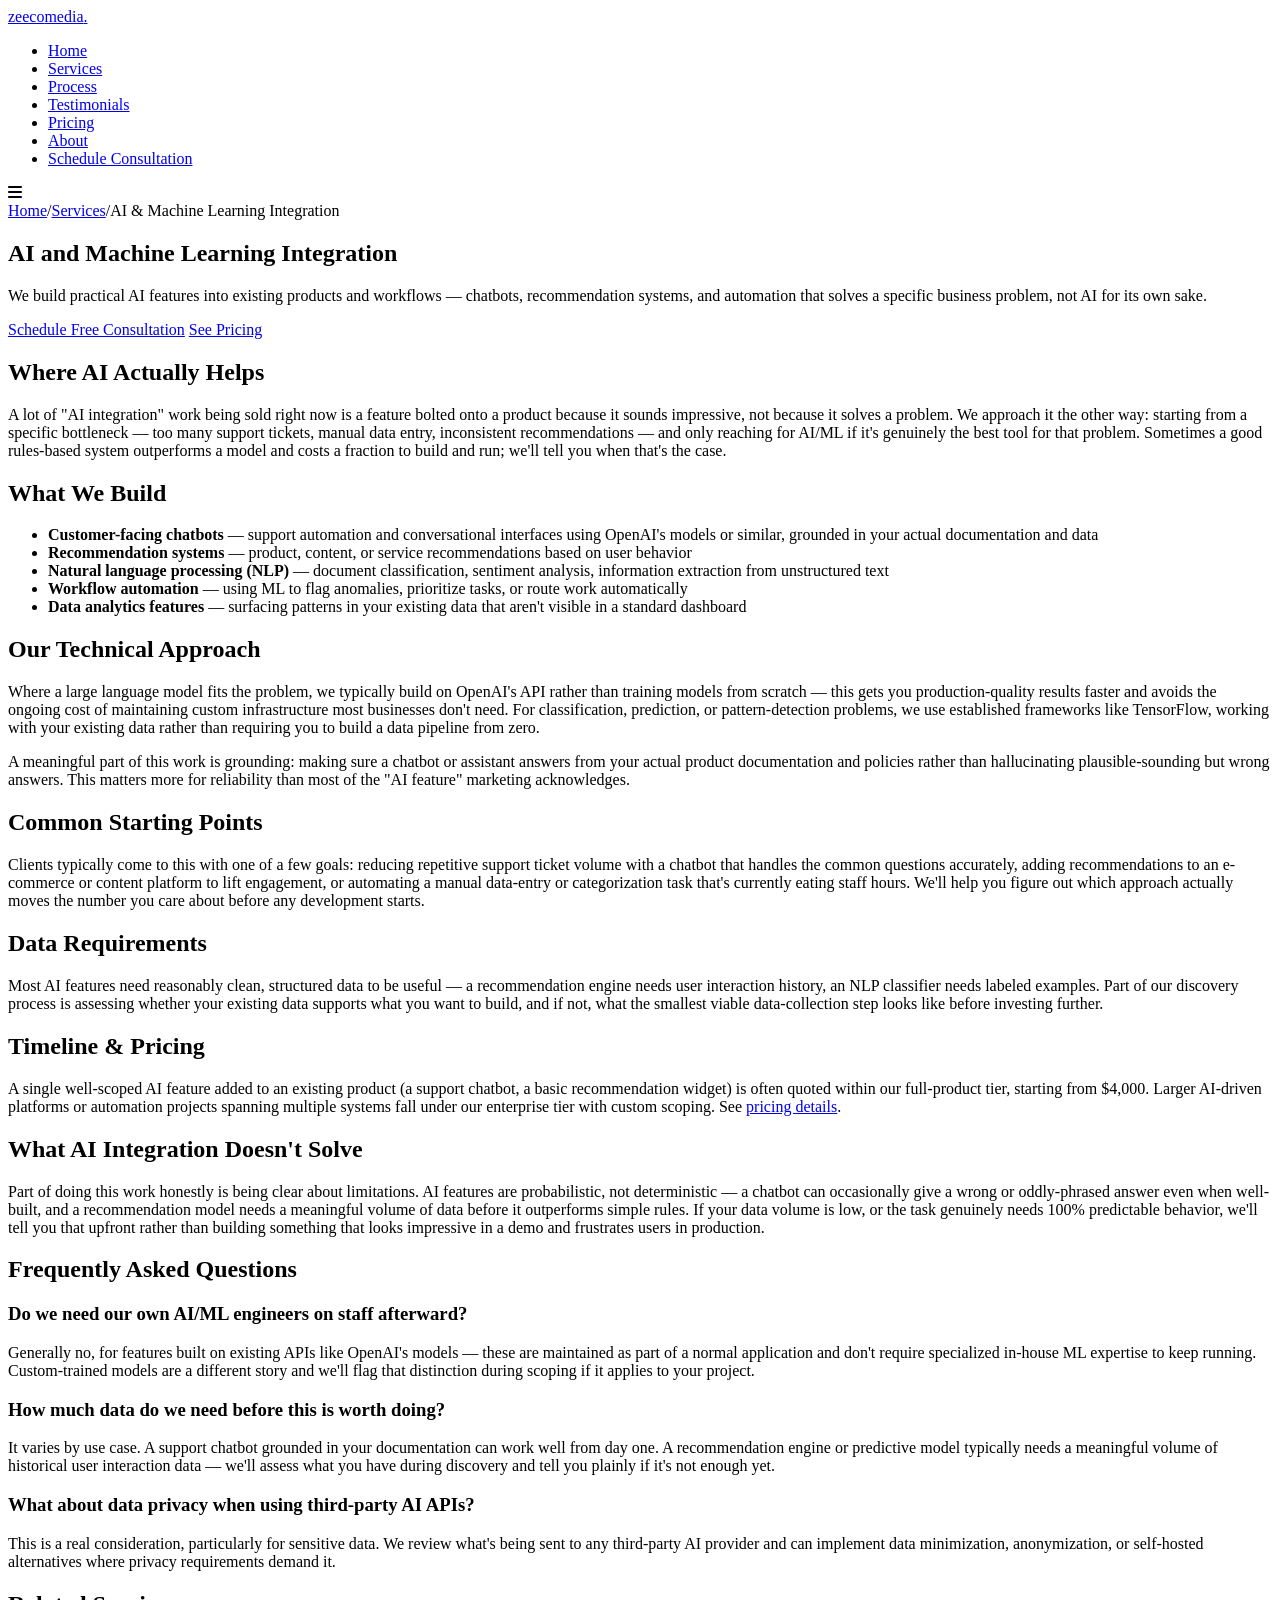
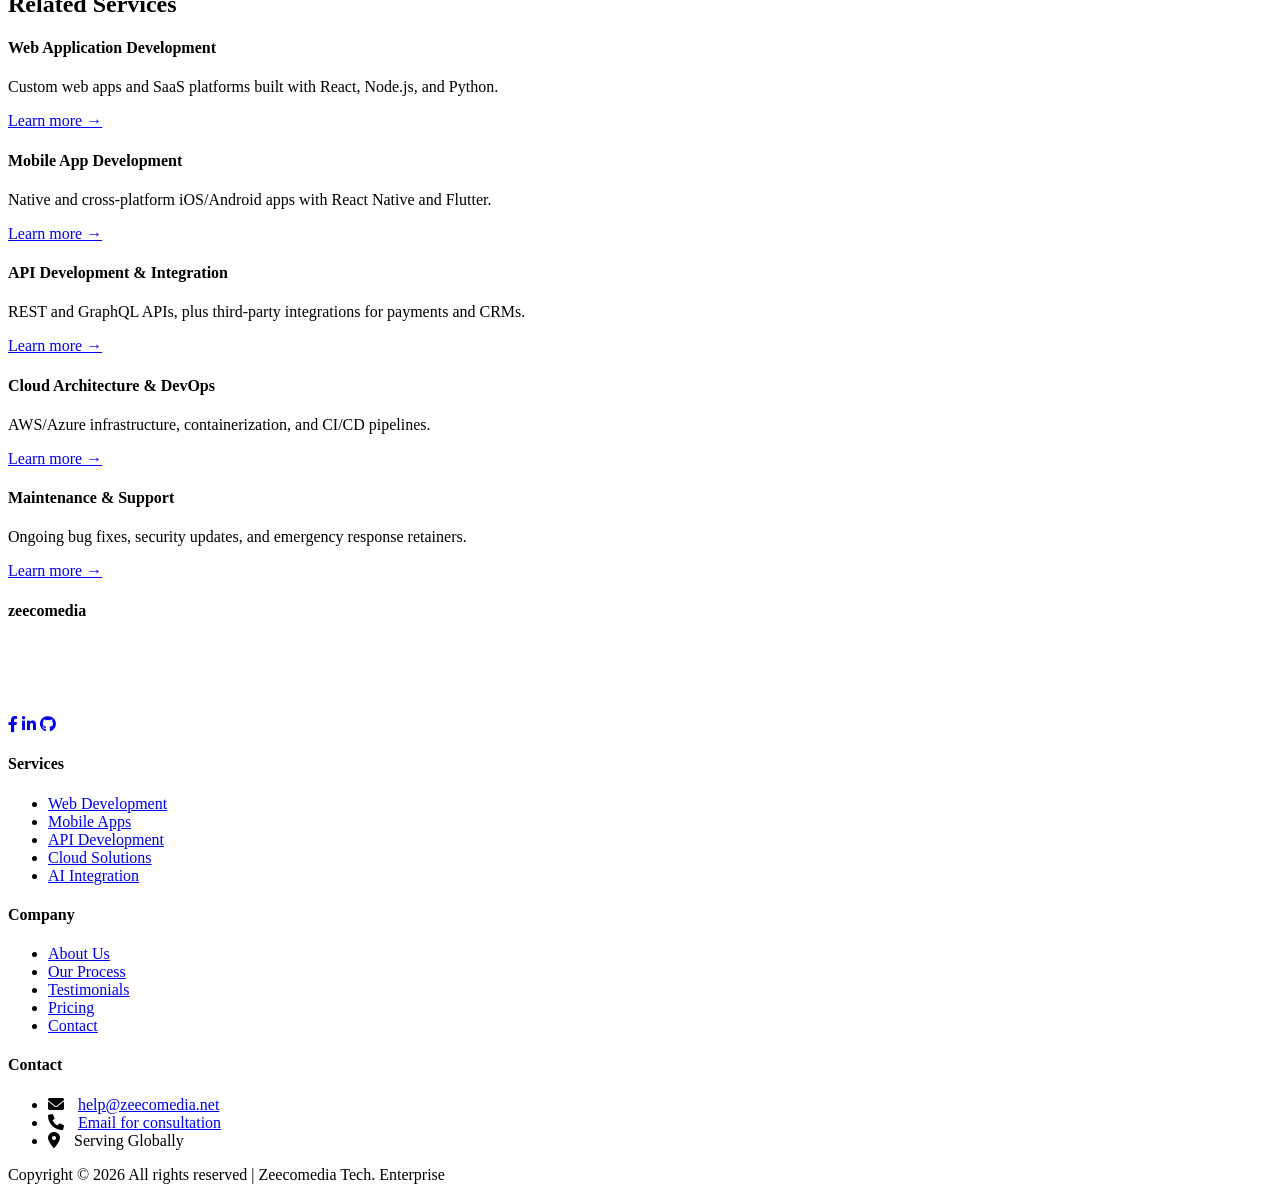
==== services/ai-machine-learning-integration/index.html @ 2270840f "Create index.html" ====
<!DOCTYPE html>
<html lang="en">
<head>
  <title>AI & Machine Learning Integration Services | Zeecomedia</title>
  <meta charset="utf-8">
  <meta name="viewport" content="width=device-width, initial-scale=1, shrink-to-fit=no">
  <meta name="description" content="Practical AI and machine learning integration for business applications: chatbots, recommendation systems, and data-driven automation.">
  <meta name="robots" content="index, follow, max-image-preview:large">
  <link rel="canonical" href="https://zeecomedia.net/services/ai-machine-learning-integration/">
  <meta property="og:type" content="website">
  <meta property="og:url" content="https://zeecomedia.net/services/ai-machine-learning-integration/">
  <meta property="og:title" content="AI & Machine Learning Integration Services | Zeecomedia">
  <meta property="og:description" content="Practical AI and machine learning integration for business applications: chatbots, recommendation systems, and data-driven automation.">
  <meta property="og:image" content="https://zeecomedia.net/images/zeecomedia-ceo-founder.jpg">
  <meta name="twitter:card" content="summary_large_image">
  <meta name="twitter:title" content="AI & Machine Learning Integration Services | Zeecomedia">
  <meta name="twitter:description" content="Practical AI and machine learning integration for business applications: chatbots, recommendation systems, and data-driven automation.">
  <meta name="twitter:image" content="https://zeecomedia.net/images/zeecomedia-ceo-founder.jpg">
  <script type="application/ld+json">
  {
    "@context": "https://schema.org",
    "@type": "Service",
    "serviceType": "AI and Machine Learning Integration",
    "name": "AI & Machine Learning Integration",
    "description": "AI and machine learning integration for business applications, including chatbots, recommendation systems, natural language processing, and workflow automation.",
    "provider": {
      "@type": "Organization",
      "name": "Zeecomedia",
      "url": "https://zeecomedia.net/"
    },
    "areaServed": ["US", "GB", "EU", "NG"],
    "url": "https://zeecomedia.net/services/ai-machine-learning-integration/"
  }
  </script>
  <script type="application/ld+json">
  {
    "@context": "https://schema.org",
    "@type": "BreadcrumbList",
    "itemListElement": [
      {"@type": "ListItem", "position": 1, "name": "Home", "item": "https://zeecomedia.net/"},
      {"@type": "ListItem", "position": 2, "name": "Services", "item": "https://zeecomedia.net/#services"},
      {"@type": "ListItem", "position": 3, "name": "AI & Machine Learning Integration", "item": "https://zeecomedia.net/services/ai-machine-learning-integration/"}
    ]
  }
  </script>
  <link rel="preconnect" href="https://fonts.googleapis.com">
  <link rel="preconnect" href="https://fonts.gstatic.com" crossorigin>
  <link rel="preconnect" href="https://cdnjs.cloudflare.com" crossorigin>
  <link href="https://fonts.googleapis.com/css2?family=Poppins:wght@300;400;600;700&display=swap" rel="stylesheet">
  <link rel="stylesheet" href="https://cdnjs.cloudflare.com/ajax/libs/font-awesome/6.0.0-beta3/css/all.min.css">
  <link rel="stylesheet" href="/assets/style.css">
</head>
<body>
<!-- Header -->
  <header id="header">
    <div class="container">
      <nav class="navbar">
        <a href="/" class="logo">zeeco<span>media</span>.</a>
        <ul class="nav-links" id="navLinks">
          <li><a href="/">Home</a></li>
          <li><a href="/#services">Services</a></li>
          <li><a href="/#process">Process</a></li>
          <li><a href="/#testimonials">Testimonials</a></li>
          <li><a href="/#pricing">Pricing</a></li>
          <li><a href="/#about">About</a></li>
          <li class="nav-cta"><a href="/#contact" class="btn btn-primary">Schedule Consultation</a></li>
        </ul>
        <div class="hamburger" id="hamburger">
          <i class="fas fa-bars"></i>
        </div>
      </nav>
    </div>
  </header>

  <div class="breadcrumb">
    <div class="container">
      <a href="/">Home</a><span>/</span><a href="/#services">Services</a><span>/</span>AI & Machine Learning Integration
    </div>
  </div>

  <section class="service-hero">
    <div class="container">
      <h1>AI and Machine Learning Integration</h1>
      <p class="lead">We build practical AI features into existing products and workflows &mdash; chatbots, recommendation systems, and automation that solves a specific business problem, not AI for its own sake.</p>
      <div class="hero-buttons">
        <a href="/#contact" class="btn btn-primary">Schedule Free Consultation</a>
        <a href="/#pricing" class="btn btn-outline">See Pricing</a>
      </div>
    </div>
  </section>

  <section class="service-content">
    <div class="container">
      
      <h2>Where AI Actually Helps</h2>
      <p>A lot of "AI integration" work being sold right now is a feature bolted onto a product because it sounds impressive, not because it solves a problem. We approach it the other way: starting from a specific bottleneck &mdash; too many support tickets, manual data entry, inconsistent recommendations &mdash; and only reaching for AI/ML if it's genuinely the best tool for that problem. Sometimes a good rules-based system outperforms a model and costs a fraction to build and run; we'll tell you when that's the case.</p>

      <h2>What We Build</h2>
      <ul>
        <li><strong>Customer-facing chatbots</strong> &mdash; support automation and conversational interfaces using OpenAI's models or similar, grounded in your actual documentation and data</li>
        <li><strong>Recommendation systems</strong> &mdash; product, content, or service recommendations based on user behavior</li>
        <li><strong>Natural language processing (NLP)</strong> &mdash; document classification, sentiment analysis, information extraction from unstructured text</li>
        <li><strong>Workflow automation</strong> &mdash; using ML to flag anomalies, prioritize tasks, or route work automatically</li>
        <li><strong>Data analytics features</strong> &mdash; surfacing patterns in your existing data that aren't visible in a standard dashboard</li>
      </ul>

      <h2>Our Technical Approach</h2>
      <p>Where a large language model fits the problem, we typically build on OpenAI's API rather than training models from scratch &mdash; this gets you production-quality results faster and avoids the ongoing cost of maintaining custom infrastructure most businesses don't need. For classification, prediction, or pattern-detection problems, we use established frameworks like TensorFlow, working with your existing data rather than requiring you to build a data pipeline from zero.</p>
      <p>A meaningful part of this work is grounding: making sure a chatbot or assistant answers from your actual product documentation and policies rather than hallucinating plausible-sounding but wrong answers. This matters more for reliability than most of the "AI feature" marketing acknowledges.</p>

      <h2>Common Starting Points</h2>
      <p>Clients typically come to this with one of a few goals: reducing repetitive support ticket volume with a chatbot that handles the common questions accurately, adding recommendations to an e-commerce or content platform to lift engagement, or automating a manual data-entry or categorization task that's currently eating staff hours. We'll help you figure out which approach actually moves the number you care about before any development starts.</p>

      <h2>Data Requirements</h2>
      <p>Most AI features need reasonably clean, structured data to be useful — a recommendation engine needs user interaction history, an NLP classifier needs labeled examples. Part of our discovery process is assessing whether your existing data supports what you want to build, and if not, what the smallest viable data-collection step looks like before investing further.</p>

      <h2>Timeline &amp; Pricing</h2>
      <p>A single well-scoped AI feature added to an existing product (a support chatbot, a basic recommendation widget) is often quoted within our full-product tier, starting from $4,000. Larger AI-driven platforms or automation projects spanning multiple systems fall under our enterprise tier with custom scoping. See <a href="/#pricing">pricing details</a>.</p>


      <h2>What AI Integration Doesn't Solve</h2>
      <p>Part of doing this work honestly is being clear about limitations. AI features are probabilistic, not deterministic &mdash; a chatbot can occasionally give a wrong or oddly-phrased answer even when well-built, and a recommendation model needs a meaningful volume of data before it outperforms simple rules. If your data volume is low, or the task genuinely needs 100% predictable behavior, we'll tell you that upfront rather than building something that looks impressive in a demo and frustrates users in production.</p>

      <h2>Frequently Asked Questions</h2>
      <h3>Do we need our own AI/ML engineers on staff afterward?</h3>
      <p>Generally no, for features built on existing APIs like OpenAI's models &mdash; these are maintained as part of a normal application and don't require specialized in-house ML expertise to keep running. Custom-trained models are a different story and we'll flag that distinction during scoping if it applies to your project.</p>
      <h3>How much data do we need before this is worth doing?</h3>
      <p>It varies by use case. A support chatbot grounded in your documentation can work well from day one. A recommendation engine or predictive model typically needs a meaningful volume of historical user interaction data &mdash; we'll assess what you have during discovery and tell you plainly if it's not enough yet.</p>
      <h3>What about data privacy when using third-party AI APIs?</h3>
      <p>This is a real consideration, particularly for sensitive data. We review what's being sent to any third-party AI provider and can implement data minimization, anonymization, or self-hosted alternatives where privacy requirements demand it.</p>

    </div>
  </section>

  <section class="related-services">
    <div class="container">
      <h2>Related Services</h2>
      <div class="related-grid">
        <div class="related-card">
          <h4>Web Application Development</h4>
          <p>Custom web apps and SaaS platforms built with React, Node.js, and Python.</p>
          <a href="/services/web-application-development/">Learn more &rarr;</a>
        </div>
        <div class="related-card">
          <h4>Mobile App Development</h4>
          <p>Native and cross-platform iOS/Android apps with React Native and Flutter.</p>
          <a href="/services/mobile-app-development/">Learn more &rarr;</a>
        </div>
        <div class="related-card">
          <h4>API Development & Integration</h4>
          <p>REST and GraphQL APIs, plus third-party integrations for payments and CRMs.</p>
          <a href="/services/api-development-integration/">Learn more &rarr;</a>
        </div>
        <div class="related-card">
          <h4>Cloud Architecture & DevOps</h4>
          <p>AWS/Azure infrastructure, containerization, and CI/CD pipelines.</p>
          <a href="/services/cloud-architecture-devops/">Learn more &rarr;</a>
        </div>
        <div class="related-card">
          <h4>Maintenance & Support</h4>
          <p>Ongoing bug fixes, security updates, and emergency response retainers.</p>
          <a href="/services/maintenance-support/">Learn more &rarr;</a>
        </div>
      </div>
    </div>
  </section>

<!-- Footer -->
  <footer class="footer">
    <div class="container">
      <div class="footer-content">
        <div class="footer-col">
          <h4>zeecomedia</h4>
          <a href="/" class="logo" style="color: white; font-size: 22px;">zeeco<span style="color: var(--primary);">media</span>.</a>
          <p style="margin-top: 15px; color: rgba(255, 255, 255, 0.7);">Enterprise software development for international businesses. Trusted by clients in 12 countries.</p>
          <div class="footer-social">
            <a href="https://web.facebook.com/zeecomedia2/" aria-label="Facebook"><i class="fab fa-facebook-f"></i></a>
            <a href="https://www.linkedin.com/in/zeeco-media-aa0bbb187" aria-label="LinkedIn"><i class="fab fa-linkedin-in"></i></a>
            <a href="https://github.com/zeecomedia" aria-label="GitHub"><i class="fab fa-github"></i></a>
          </div>
        </div>
        <div class="footer-col">
          <h4>Services</h4>
          <ul class="footer-links">
            <li><a href="/#services">Web Development</a></li>
            <li><a href="/#services">Mobile Apps</a></li>
            <li><a href="/#services">API Development</a></li>
            <li><a href="/#services">Cloud Solutions</a></li>
            <li><a href="/#services">AI Integration</a></li>
          </ul>
        </div>
        <div class="footer-col">
          <h4>Company</h4>
          <ul class="footer-links">
            <li><a href="/#about">About Us</a></li>
            <li><a href="/#process">Our Process</a></li>
            <li><a href="/#testimonials">Testimonials</a></li>
            <li><a href="/#pricing">Pricing</a></li>
            <li><a href="/#contact">Contact</a></li>
          </ul>
        </div>
        <div class="footer-col">
          <h4>Contact</h4>
          <ul class="footer-links">
            <li><i class="fas fa-envelope" style="color: var(--primary); margin-right: 10px;"></i> <a href="mailto:help@zeecomedia.net">help@zeecomedia.net</a></li>
            <li><i class="fas fa-phone" style="color: var(--primary); margin-right: 10px;"></i> <a href="mailto:zeecomedia2@gmail.com">Email for consultation</a></li>
            <li><i class="fas fa-map-marker-alt" style="color: var(--primary); margin-right: 10px;"></i> Serving Globally</li>
          </ul>
        </div>
      </div>
      <div class="footer-bottom">
        <!-- FIX: removed inline <script> tag inside <p>; use a span updated by JS instead -->
        <p>Copyright &copy; <span id="footerYear"></span> All rights reserved | Zeecomedia Tech. Enterprise</p>
      </div>
    </div>
  </footer>

<!-- JavaScript -->
  <script>
    document.addEventListener("DOMContentLoaded", function () {

      // ── Footer year ──────────────────────────────────────────────
      document.getElementById('footerYear').textContent = new Date().getFullYear();

      // ── Mobile Menu Toggle ────────────────────────────────────────
      const hamburger = document.getElementById('hamburger');
      const navLinks  = document.getElementById('navLinks');

      function closeMobileMenu() {
        navLinks.classList.remove('active');
        const icon = hamburger.querySelector('i');
        icon.classList.remove('fa-times');
        icon.classList.add('fa-bars');
      }

      hamburger.addEventListener('click', function () {
        navLinks.classList.toggle('active');
        const icon = this.querySelector('i');
        icon.classList.toggle('fa-bars');
        icon.classList.toggle('fa-times');
      });

      // ── Smooth Scrolling (closes menu on mobile) ──────────────────
      document.querySelectorAll('a[href^="#"]').forEach(anchor => {
        anchor.addEventListener('click', function (e) {
          const targetId = this.getAttribute('href');
          if (targetId === '#') {
            e.preventDefault();
            closeMobileMenu();
            window.scrollTo({ top: 0, behavior: 'smooth' });
            return;
          }
          const targetElement = document.querySelector(targetId);
          if (targetElement) {
            e.preventDefault();
            closeMobileMenu();
            const offsetTop = targetElement.offsetTop - 70;
            window.scrollTo({ top: offsetTop, behavior: 'smooth' });
          }
        });
      });

      // ── FAQ Accordion ─────────────────────────────────────────────
      document.querySelectorAll('.faq-question').forEach(question => {
        question.addEventListener('click', function () {
          const faqItem = this.parentElement;
          const isActive = faqItem.classList.contains('active');
          document.querySelectorAll('.faq-item').forEach(item => item.classList.remove('active'));
          if (!isActive) faqItem.classList.add('active');
        });
      });

      // ── Active menu on scroll ─────────────────────────────────────
      const sections = document.querySelectorAll('section');
      const navAnchors = document.querySelectorAll('.nav-links a');

      window.addEventListener('scroll', function () {
        let current = '';
        sections.forEach(section => {
          if (pageYOffset >= section.offsetTop - 150) {
            current = section.getAttribute('id');
          }
        });
        navAnchors.forEach(link => {
          link.classList.remove('active');
          if (link.getAttribute('href') === '#' + current) {
            link.classList.add('active');
          }
        });
      });

      // ── Validation helper ─────────────────────────────────────────
      function showError(inputId, errorId, message) {
        const input = document.getElementById(inputId);
        const error = document.getElementById(errorId);
        input.classList.add('error');
        error.textContent = message;
      }

      function clearError(inputId, errorId) {
        const input = document.getElementById(inputId);
        const error = document.getElementById(errorId);
        input.classList.remove('error');
        error.textContent = '';
      }

      function validateEmail(email) {
        return /^[^\s@]+@[^\s@]+\.[^\s@]+$/.test(email);
      }

      // Live-clear errors on input
      ['fname','lname','email','subject','message'].forEach(id => {
        const input = document.getElementById(id);
        if (input) {
          input.addEventListener('input', () => clearError(id, id + 'Error'));
        }
      });

      // ── AI Prompt Form ────────────────────────────────────────────
      document.getElementById('aiPromptForm').addEventListener('submit', function (e) {
        e.preventDefault();

        const email    = document.getElementById('promptEmail').value.trim();
        const statusEl = document.getElementById('aiPromptStatus');
        const submitBtn = this.querySelector('button[type="submit"]');

        // Reset
        statusEl.className = 'form-status';
        clearError('promptEmail', 'promptEmailError');

        if (!email || !validateEmail(email)) {
          showError('promptEmail', 'promptEmailError', 'Please enter a valid email address.');
          return;
        }

        submitBtn.disabled = true;
        submitBtn.textContent = 'Sending...';

        fetch('https://zeecomedia-function.netlify.app/.netlify/functions/send-email', {
         method: 'POST',
          headers: {
            'Content-Type': 'application/json'
          },
          body: JSON.stringify({ action: 'subscribe', email: email })
        })
        .then(response => response.json().then(data => ({ status: response.status, data: data })))
        .then(result => {
          if (result.status === 200) {
            statusEl.className = 'form-status success';
            statusEl.textContent = 'Success! Check your inbox for the free eBook. If you don\'t see it, please check your Spam or Promotions folder.';
            document.getElementById('aiPromptForm').reset();
          } else {
            throw new Error(result.data.error || result.data.message || 'Failed to send eBook.');
          }
        })
        .catch(err => {
          statusEl.className = 'form-status error';
          statusEl.textContent = 'Error: ' + (err.message || 'Could not connect to server. Please try again.');
        })
        .finally(() => {
          setTimeout(() => {
            submitBtn.disabled = false;
            submitBtn.textContent = 'Send me the Free eBook';
          }, 2000);
        });
      });

      // ── Contact Form ──────────────────────────────────────────────
      document.getElementById('contactForm').addEventListener('submit', function (e) {
        e.preventDefault();

        const fname   = document.getElementById('fname').value.trim();
        const lname   = document.getElementById('lname').value.trim();
        const email   = document.getElementById('email').value.trim();
        const subject = document.getElementById('subject').value.trim();
        const message = document.getElementById('message').value.trim();
        const statusEl = document.getElementById('contactFormStatus');
        const submitBtn = document.getElementById('contactSubmitBtn');

        // Reset all errors
        ['fname','lname','email','subject','message'].forEach(id => clearError(id, id + 'Error'));
        statusEl.className = 'form-status';

        let valid = true;

        if (!fname) { showError('fname', 'fnameError', 'First name is required.'); valid = false; }
        if (!lname) { showError('lname', 'lnameError', 'Last name is required.'); valid = false; }
        if (!email || !validateEmail(email)) { showError('email', 'emailError', 'A valid email address is required.'); valid = false; }
        if (!subject) { showError('subject', 'subjectError', 'Please provide a subject.'); valid = false; }
        if (!message || message.length < 20) { showError('message', 'messageError', 'Please describe your project in at least 20 characters.'); valid = false; }

        if (!valid) return;

        submitBtn.disabled = true;
        submitBtn.textContent = 'Sending...';

        // Send via the same mail backend endpoint
        fetch('https://zeecomedia-function.netlify.app/.netlify/functions/send-email', {
            method: 'POST',
            headers: {
              'Content-Type': 'application/json'
            },
            body: JSON.stringify({ action: 'contact', fname, lname, email, subject, message })
        })
        .then(response => response.json().then(data => ({ status: response.status, data: data })))
        .then(result => {
          if (result.status === 200 || result.status === 201) {
            statusEl.className = 'form-status success';
            statusEl.textContent = 'Message sent! We\'ll get back to you within 24 hours.';
            document.getElementById('contactForm').reset();
          } else {
            throw new Error(result.data.error || result.data.message || 'Submission failed.');
          }
        })
        .catch(() => {
          // Graceful fallback: open mail client with pre-filled content
          const mailBody = encodeURIComponent(
            'Name: ' + fname + ' ' + lname + '\nEmail: ' + email + '\n\n' + message
          );
          const mailSubject = encodeURIComponent(subject);
          window.location.href = 'mailto:help@zeecomedia.net?subject=' + mailSubject + '&body=' + mailBody;

          statusEl.className = 'form-status success';
          statusEl.textContent = 'Opening your email for feedback. Alternatively, email us directly at zeecomedia2@gmail.com.';
        })
        .finally(() => {
          submitBtn.disabled = false;
          submitBtn.textContent = 'Send Message';
        });
      });

    }); // end DOMContentLoaded
  </script>
</body>
</html>
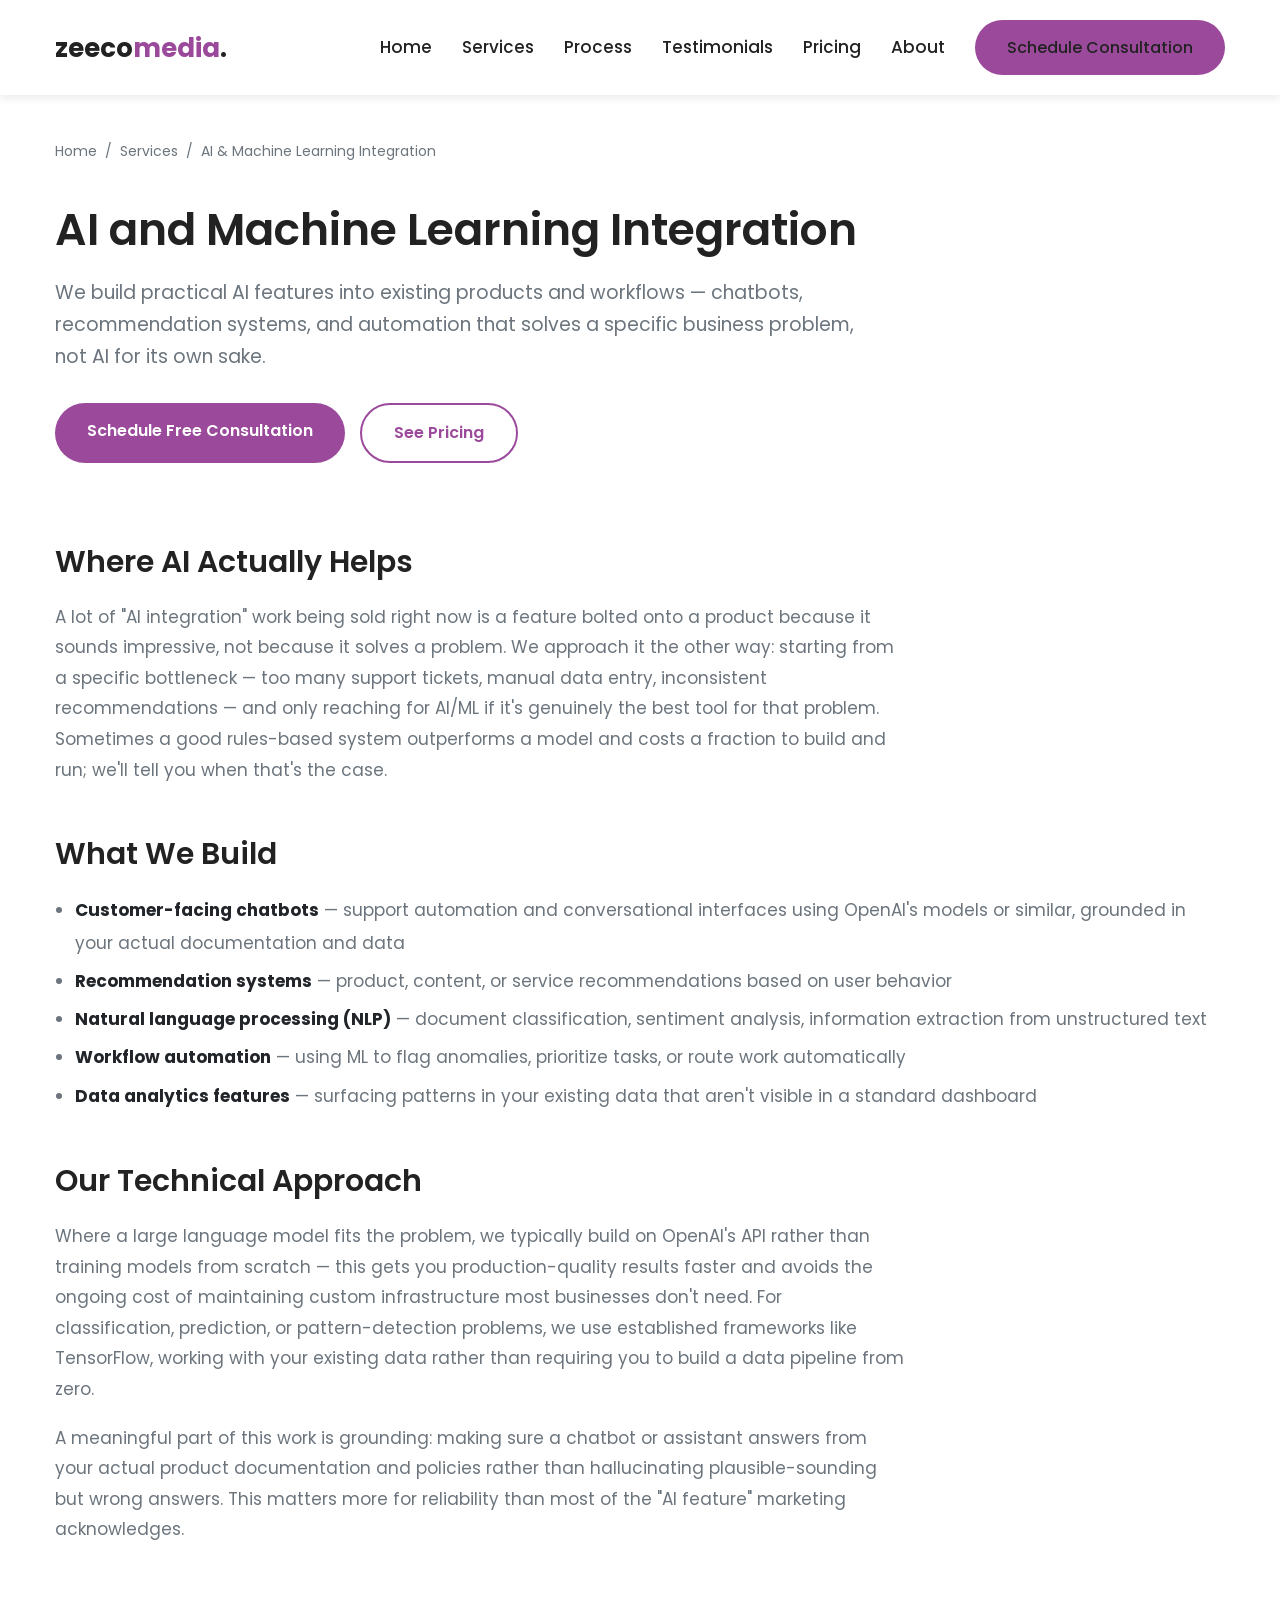
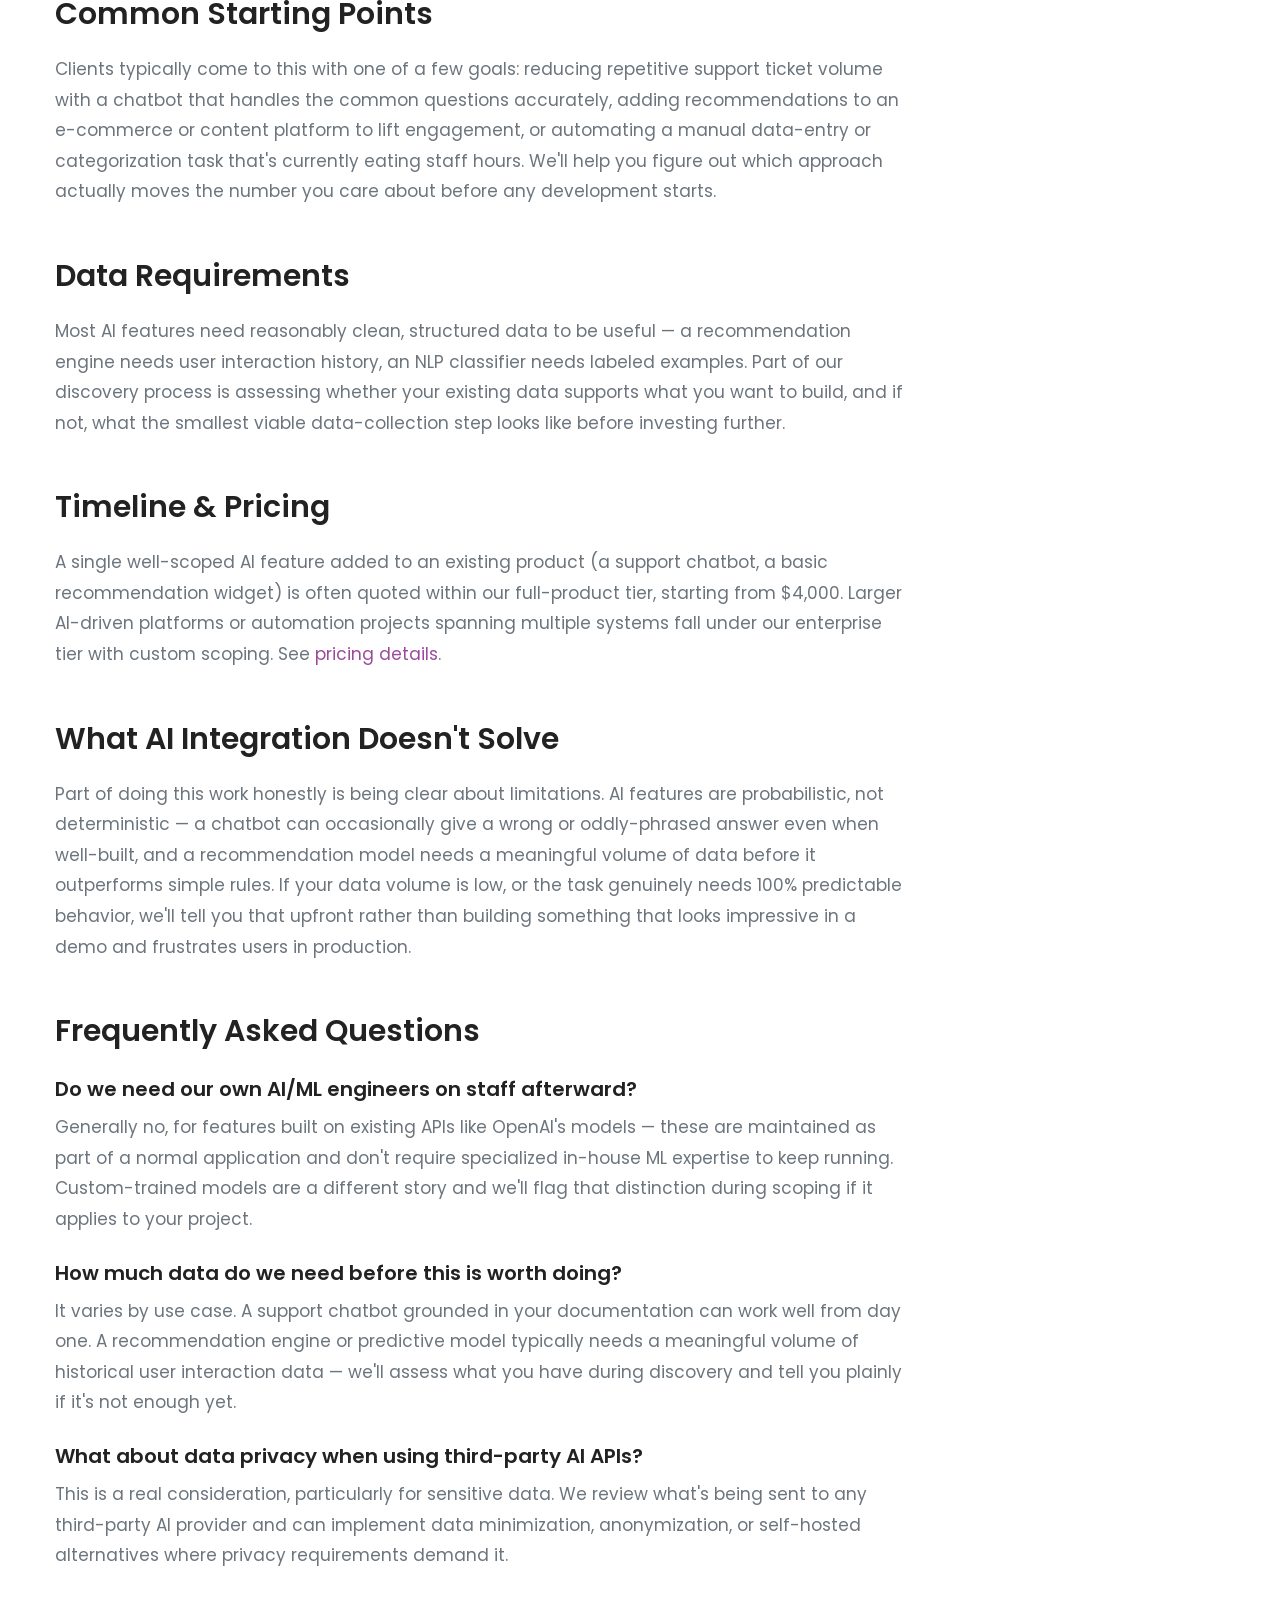
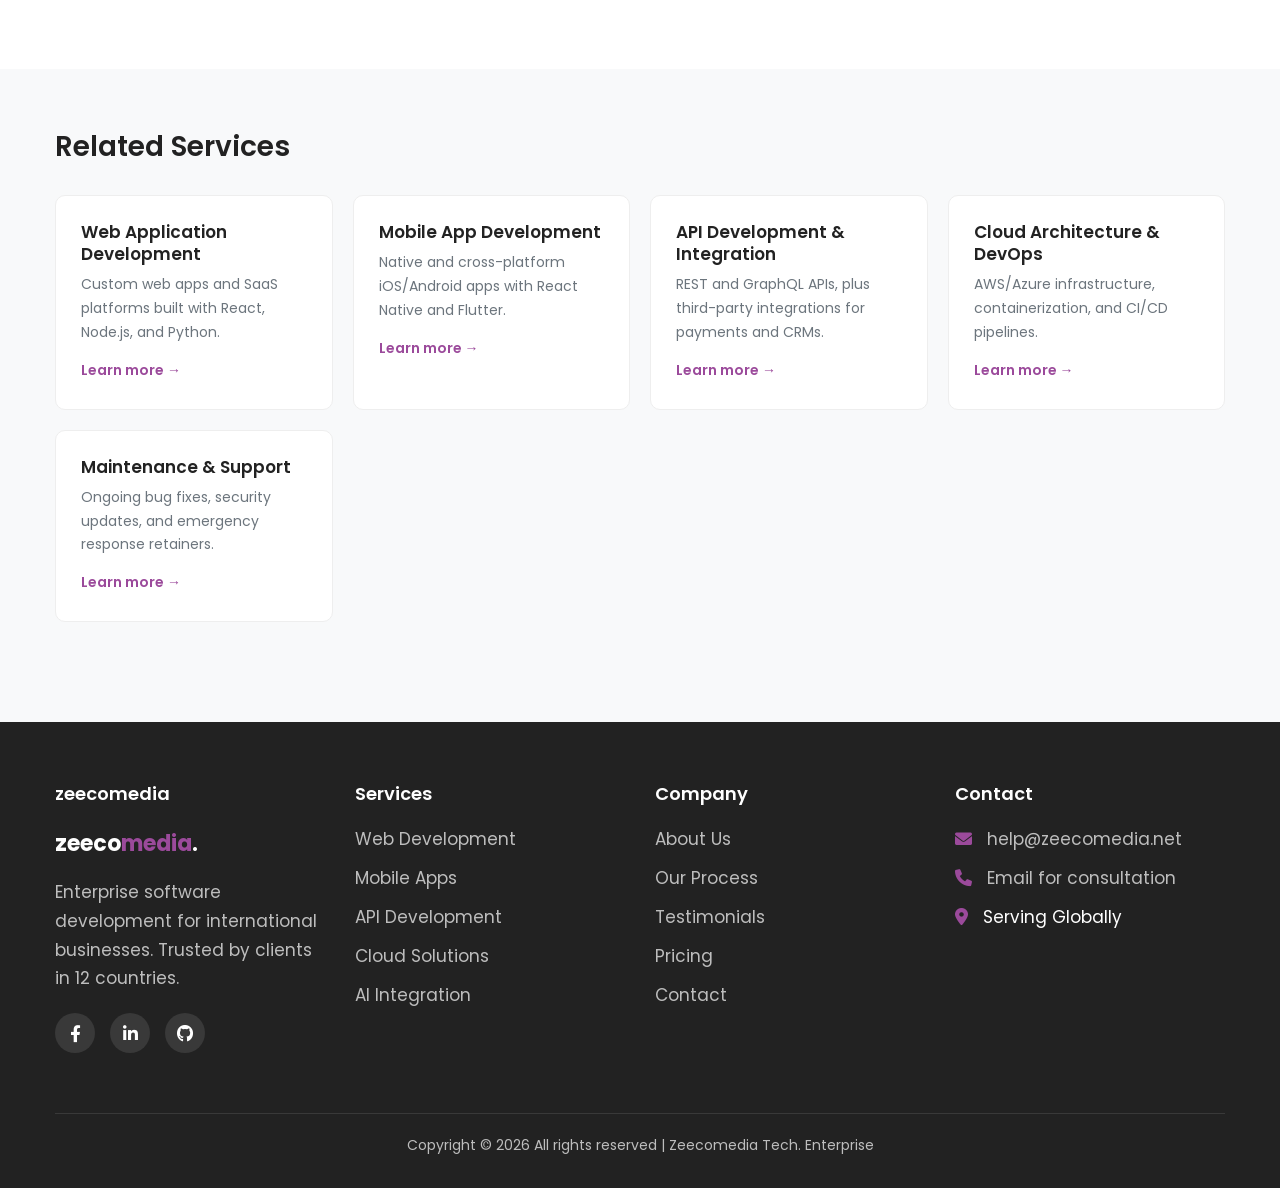
==== commit 73331c02: "Update index.html" ====
--- a/services/ai-machine-learning-integration/index.html
+++ b/services/ai-machine-learning-integration/index.html
@@ -48,7 +48,7 @@
   <link rel="preconnect" href="https://cdnjs.cloudflare.com" crossorigin>
   <link href="https://fonts.googleapis.com/css2?family=Poppins:wght@300;400;600;700&display=swap" rel="stylesheet">
   <link rel="stylesheet" href="https://cdnjs.cloudflare.com/ajax/libs/font-awesome/6.0.0-beta3/css/all.min.css">
-  <link rel="stylesheet" href="/assets/style.css">
+  <link rel="stylesheet" href="/css/style.css">
 </head>
 <body>
 <!-- Header -->
--- a/css/style.css
+++ b/css/style.css
@@ -0,0 +1,1123 @@
+:root {
+      --primary: #9B4A9B;
+      --primary-dark: #A14DA1;
+      --secondary: #222222;
+      --light: #f8f9fa;
+      --dark: #212529;
+      --gray: #6c757d;
+      --white: #ffffff;
+      --success: #28a745;
+      --navy: #1a237e;
+    }
+    
+    * {
+      margin: 0;
+      padding: 0;
+      box-sizing: border-box;
+    }
+    
+    body {
+      font-family: 'Poppins', sans-serif;
+      color: var(--dark);
+      line-height: 1.7;
+      overflow-x: hidden;
+      font-size: 17px;
+    }
+    
+    h1, h2, h3, h4, h5, h6 {
+      font-weight: 600;
+      line-height: 1.3;
+    }
+    
+    a {
+      color: var(--primary);
+      text-decoration: none;
+      transition: all 0.3s ease;
+    }
+    
+    a:hover {
+      color: var(--primary-dark);
+    }
+    
+    .btn {
+      display: inline-block;
+      padding: 14px 32px;
+      border-radius: 50px;
+      text-align: center;
+      font-weight: 600;
+      font-size: 16px;
+      transition: all 0.3s ease;
+      cursor: pointer;
+      border: none;
+    }
+    
+    .btn-primary {
+      background-color: var(--primary);
+      color: var(--white);
+    }
+    
+    .btn-primary:hover {
+      background-color: var(--primary-dark);
+      color: var(--white);
+      transform: translateY(-2px);
+      box-shadow: 0 5px 15px rgba(123, 77, 255, 0.3);
+    }
+    
+    .btn-outline {
+      background-color: transparent;
+      color: var(--primary);
+      border: 2px solid var(--primary);
+    }
+    
+    .btn-outline:hover {
+      background-color: var(--primary);
+      color: var(--white);
+    }
+    
+    .container {
+      width: 100%;
+      max-width: 1200px;
+      margin: 0 auto;
+      padding: 0 15px;
+    }
+    
+    /* Trust Bar */
+    .trust-bar {
+      background: var(--navy);
+      color: var(--white);
+      padding: 12px 0;
+      text-align: center;
+      font-size: 14px;
+    }
+    
+    .trust-bar i {
+      margin: 0 8px;
+      color: var(--success);
+    }
+    
+    /* Header */
+    header {
+      position: fixed;
+      top: 0;
+      left: 0;
+      width: 100%;
+      z-index: 1000;
+      padding: 20px 0;
+      transition: all 0.3s ease;
+      background-color: rgba(255, 255, 255, 0.98);
+      box-shadow: 0 2px 10px rgba(0, 0, 0, 0.1);
+    }
+    
+    .navbar {
+      display: flex;
+      align-items: center;
+      justify-content: space-between;
+    }
+    
+    .logo {
+      font-size: 26px;
+      font-weight: 700;
+      color: var(--secondary);
+    }
+    
+    .logo span {
+      color: var(--primary);
+    }
+    
+    .nav-links {
+      display: flex;
+      list-style: none;
+      align-items: center;
+    }
+    
+    .nav-links li {
+      margin-left: 30px;
+    }
+    
+    .nav-links a {
+      color: var(--secondary);
+      font-weight: 500;
+    }
+    
+    .nav-links a:hover,
+    .nav-links a.active {
+      color: var(--primary);
+    }
+    
+    .nav-cta {
+      margin-left: 15px;
+    }
+    
+    .hamburger {
+      display: none;
+      cursor: pointer;
+      font-size: 24px;
+      color: var(--secondary);
+    }
+    
+    /* Hero Section */
+    .hero {
+      padding: 180px 0 100px;
+      background: linear-gradient(135deg, rgba(123, 77, 255, 0.05) 0%, rgba(34, 34, 34, 0.02) 100%);
+    }
+    
+    .hero-content {
+      display: flex;
+      align-items: center;
+      justify-content: space-between;
+      gap: 60px;
+    }
+    
+    .hero-text {
+      flex: 1;
+    }
+    
+    .hero-badge {
+      display: inline-block;
+      background: rgba(123, 77, 255, 0.1);
+      color: var(--primary);
+      padding: 8px 16px;
+      border-radius: 20px;
+      font-size: 14px;
+      font-weight: 600;
+      margin-bottom: 20px;
+    }
+    
+    .hero-text h1 {
+      font-size: 52px;
+      line-height: 1.2;
+      margin-bottom: 20px;
+      color: var(--secondary);
+    }
+    
+    .hero-text p {
+      font-size: 19px;
+      margin-bottom: 30px;
+      color: var(--gray);
+      line-height: 1.6;
+    }
+    
+    .hero-stats {
+      display: flex;
+      gap: 40px;
+      margin: 30px 0;
+    }
+    
+    .stat-item strong {
+      display: block;
+      font-size: 32px;
+      color: var(--primary);
+      font-weight: 700;
+    }
+    
+    .stat-item span {
+      font-size: 14px;
+      color: var(--gray);
+    }
+    
+    .hero-buttons {
+      display: flex;
+      gap: 15px;
+      flex-wrap: wrap;
+    }
+    
+    .hero-image {
+      flex: 1;
+    }
+    
+    .hero-image img {
+      width: 100%;
+      height: auto;
+      animation: float 4s ease-in-out infinite;
+    }
+    
+    @keyframes float {
+      0%, 100% { transform: translateY(0px); }
+      50% { transform: translateY(-20px); }
+    }
+    
+    /* Client Logos Section */
+    .clients {
+      padding: 60px 0;
+      background: var(--white);
+      border-bottom: 1px solid #eee;
+    }
+    
+    .clients h3 {
+      text-align: center;
+      color: var(--gray);
+      font-size: 16px;
+      font-weight: 500;
+      margin-bottom: 30px;
+      text-transform: uppercase;
+      letter-spacing: 1px;
+    }
+    
+    .client-grid {
+      display: flex;
+      align-items: center;
+      justify-content: center;
+      gap: 50px;
+      flex-wrap: wrap;
+    }
+    
+    .client-item {
+      font-size: 18px;
+      color: var(--gray);
+      font-weight: 600;
+      opacity: 0.7;
+    }
+    
+    /* Features Section */
+    .features {
+      padding: 100px 0;
+    }
+    
+    .section-header {
+      text-align: center;
+      margin-bottom: 60px;
+    }
+    
+    .section-header h2 {
+      font-size: 40px;
+      margin-bottom: 15px;
+      color: var(--secondary);
+    }
+    
+    .section-header p {
+      font-size: 18px;
+      color: var(--gray);
+      max-width: 700px;
+      margin: 0 auto;
+      line-height: 1.7;
+    }
+    
+    .feature-grid {
+      display: grid;
+      grid-template-columns: repeat(auto-fit, minmax(320px, 1fr));
+      gap: 30px;
+    }
+    
+    .feature-card {
+      background: var(--white);
+      border-radius: 10px;
+      padding: 35px;
+      box-shadow: 0 5px 15px rgba(0, 0, 0, 0.08);
+      transition: all 0.3s ease;
+      border: 1px solid #f0f0f0;
+    }
+    
+    .feature-card:hover {
+      transform: translateY(-10px);
+      box-shadow: 0 15px 35px rgba(123, 77, 255, 0.15);
+    }
+    
+    .feature-icon {
+      width: 60px;
+      height: 60px;
+      border-radius: 50%;
+      background: rgba(123, 77, 255, 0.1);
+      display: flex;
+      align-items: center;
+      justify-content: center;
+      margin-bottom: 20px;
+    }
+    
+    .feature-icon i {
+      font-size: 24px;
+      color: var(--primary);
+    }
+    
+    .feature-card h3 {
+      font-size: 22px;
+      margin-bottom: 15px;
+    }
+    
+    .feature-card p {
+      color: var(--gray);
+      margin-bottom: 10px;
+      line-height: 1.7;
+    }
+    
+    .tech-stack {
+      font-size: 14px;
+      color: var(--primary);
+      margin-top: 15px;
+      font-weight: 500;
+    }
+    
+    /* Process Section */
+    .process {
+      padding: 100px 0;
+      background: var(--light);
+    }
+    
+    .process-steps {
+      display: grid;
+      grid-template-columns: repeat(auto-fit, minmax(250px, 1fr));
+      gap: 30px;
+      margin-top: 50px;
+    }
+    
+    .process-step {
+      background: var(--white);
+      padding: 30px;
+      border-radius: 10px;
+      text-align: center;
+      position: relative;
+    }
+    
+    .process-number {
+      width: 50px;
+      height: 50px;
+      background: var(--primary);
+      color: var(--white);
+      border-radius: 50%;
+      display: flex;
+      align-items: center;
+      justify-content: center;
+      font-size: 20px;
+      font-weight: 700;
+      margin: 0 auto 20px;
+    }
+    
+    .process-step h4 {
+      font-size: 18px;
+      margin-bottom: 10px;
+    }
+    
+    .process-step p {
+      color: var(--gray);
+      font-size: 15px;
+      line-height: 1.6;
+    }
+    
+    /* Testimonials Section */
+    .testimonials {
+      padding: 100px 0;
+      background: var(--white);
+    }
+    
+    .testimonial-grid {
+      display: grid;
+      grid-template-columns: repeat(auto-fit, minmax(350px, 1fr));
+      gap: 30px;
+      margin-top: 50px;
+    }
+    
+    .testimonial-card {
+      background: var(--light);
+      padding: 35px;
+      border-radius: 10px;
+      box-shadow: 0 5px 15px rgba(0, 0, 0, 0.05);
+    }
+    
+    .testimonial-stars {
+      color: #ffc107;
+      margin-bottom: 15px;
+      font-size: 18px;
+    }
+    
+    .testimonial-text {
+      font-size: 16px;
+      line-height: 1.7;
+      color: var(--dark);
+      margin-bottom: 20px;
+      font-style: italic;
+    }
+    
+    .testimonial-author {
+      display: flex;
+      align-items: center;
+      gap: 15px;
+      margin-top: 20px;
+      padding-top: 20px;
+      border-top: 1px solid #ddd;
+    }
+    
+    .author-avatar {
+      width: 50px;
+      height: 50px;
+      border-radius: 50%;
+      background: var(--primary);
+      color: var(--white);
+      display: flex;
+      align-items: center;
+      justify-content: center;
+      font-weight: 700;
+      font-size: 18px;
+      flex-shrink: 0;
+    }
+    
+    .author-info h5 {
+      font-size: 16px;
+      margin-bottom: 3px;
+    }
+    
+    .author-info p {
+      font-size: 13px;
+      color: var(--gray);
+    }
+    
+    /* Pricing Section */
+    .pricing {
+      padding: 100px 0;
+      background: linear-gradient(135deg, rgba(123, 77, 255, 0.05) 0%, rgba(34, 34, 34, 0.02) 100%);
+    }
+    
+    .pricing-intro {
+      text-align: center;
+      max-width: 800px;
+      margin: 0 auto 50px;
+      padding: 30px;
+      background: var(--white);
+      border-radius: 10px;
+      box-shadow: 0 5px 15px rgba(0, 0, 0, 0.05);
+    }
+    
+    .pricing-intro h3 {
+      font-size: 24px;
+      margin-bottom: 15px;
+      color: var(--secondary);
+    }
+    
+    .pricing-intro p {
+      color: var(--gray);
+      font-size: 17px;
+      line-height: 1.7;
+    }
+    
+    .pricing-grid {
+      display: grid;
+      grid-template-columns: repeat(auto-fit, minmax(320px, 1fr));
+      gap: 30px;
+      margin-top: 40px;
+    }
+    
+    .pricing-plan {
+      background: var(--white);
+      border-radius: 10px;
+      padding: 40px 30px;
+      box-shadow: 0 5px 20px rgba(0, 0, 0, 0.08);
+      transition: all 0.3s ease;
+      border: 2px solid transparent;
+    }
+    
+    .pricing-plan:hover {
+      transform: translateY(-10px);
+      box-shadow: 0 15px 35px rgba(123, 77, 255, 0.2);
+      border-color: var(--primary);
+    }
+    
+    .plan-name {
+      font-size: 24px;
+      margin-bottom: 15px;
+      color: var(--secondary);
+    }
+    
+    .plan-price {
+      font-size: 18px;
+      margin-bottom: 20px;
+      color: var(--gray);
+      line-height: 1.6;
+    }
+    
+    .plan-features {
+      list-style: none;
+      margin-bottom: 30px;
+    }
+    
+    .plan-features li {
+      margin-bottom: 12px;
+      display: flex;
+      align-items: flex-start;
+      line-height: 1.6;
+    }
+    
+    .plan-features i {
+      color: var(--success);
+      margin-right: 10px;
+      margin-top: 4px;
+      font-size: 14px;
+    }
+    
+    /* FAQ Section */
+    .faq {
+      padding: 100px 0;
+      background: var(--white);
+    }
+    
+    .faq-grid {
+      max-width: 900px;
+      margin: 0 auto;
+      margin-top: 50px;
+    }
+    
+    .faq-item {
+      background: var(--light);
+      margin-bottom: 20px;
+      border-radius: 8px;
+      overflow: hidden;
+    }
+    
+    .faq-question {
+      padding: 25px;
+      cursor: pointer;
+      font-weight: 600;
+      font-size: 18px;
+      display: flex;
+      justify-content: space-between;
+      align-items: center;
+      transition: all 0.3s ease;
+    }
+    
+    .faq-question:hover {
+      background: #e8e8e8;
+    }
+    
+    .faq-question i {
+      color: var(--primary);
+      transition: transform 0.3s ease;
+    }
+    
+    .faq-item.active .faq-question i {
+      transform: rotate(180deg);
+    }
+    
+    .faq-answer {
+      max-height: 0;
+      overflow: hidden;
+      transition: max-height 0.3s ease;
+      padding: 0 25px;
+      color: var(--gray);
+      line-height: 1.7;
+    }
+    
+    .faq-item.active .faq-answer {
+      max-height: 500px;
+      padding: 0 25px 25px;
+    }
+    
+    /* About Section */
+    .about {
+      padding: 100px 0;
+      background: var(--light);
+    }
+    
+    .about-content {
+      display: flex;
+      align-items: center;
+      justify-content: space-between;
+      gap: 60px;
+    }
+    
+    .about-image {
+      flex: 1;
+    }
+    
+    .about-image img {
+      width: 100%;
+      height: auto;
+      border-radius: 10px;
+    }
+    
+    .about-text {
+      flex: 1;
+    }
+    
+    .about-text h2 {
+      font-size: 38px;
+      margin-bottom: 20px;
+      color: var(--secondary);
+    }
+    
+    .about-text p {
+      margin-bottom: 20px;
+      color: var(--gray);
+      line-height: 1.7;
+    }
+    
+    .about-highlights {
+      display: grid;
+      grid-template-columns: repeat(2, 1fr);
+      gap: 20px;
+      margin: 30px 0;
+    }
+    
+    .highlight-item {
+      display: flex;
+      align-items: center;
+      gap: 10px;
+    }
+    
+    .highlight-item i {
+      color: var(--success);
+      font-size: 20px;
+    }
+    
+    /* Team Section */
+    .team {
+      margin-top: 60px;
+      text-align: center;
+    }
+    
+    .team-member {
+      display: inline-block;
+      margin-top: 40px;
+    }
+    
+    .team-image {
+      width: 150px;
+      height: 150px;
+      border-radius: 50%;
+      overflow: hidden;
+      margin: 0 auto 20px;
+      border: 4px solid var(--primary);
+    }
+    
+    .team-image img {
+      width: 100%;
+      height: 100%;
+      object-fit: cover;
+    }
+    
+    .team-name {
+      font-size: 20px;
+      margin-bottom: 5px;
+      color: var(--secondary);
+    }
+    
+    .team-role {
+      color: var(--gray);
+      font-size: 16px;
+    }
+
+    /* ============================================
+       CONTACT SECTION — FIXED
+       ============================================ */
+    .contact {
+      padding: 100px 0;
+      background: linear-gradient(135deg, rgba(155, 74, 155, 0.95) 0%, rgba(34, 34, 34, 0.95) 100%);
+      color: var(--white);
+    }
+    
+    .contact .section-header h2,
+    .contact .section-header p {
+      color: var(--white);
+    }
+    
+    .contact-form {
+      background: var(--white);
+      padding: 40px;
+      border-radius: 10px;
+      box-shadow: 0 10px 30px rgba(0, 0, 0, 0.2);
+      max-width: 600px;
+      margin: 0 auto;
+    }
+    
+    .contact-form h3 {
+      color: var(--secondary);
+      margin-bottom: 30px;
+      font-size: 22px;
+    }
+    
+    .form-group {
+      margin-bottom: 20px;
+    }
+
+    /* Fix: labels styled consistently */
+    .form-group label {
+      display: block;
+      margin-bottom: 6px;
+      font-weight: 600;
+      font-size: 14px;
+      color: var(--secondary);
+    }
+
+    /* Required asterisk */
+    .form-group label .required {
+      color: #e53e3e;
+      margin-left: 3px;
+    }
+    
+    .form-control {
+      width: 100%;
+      padding: 14px 18px;
+      border: 1px solid #ddd;
+      border-radius: 5px;
+      font-family: 'Poppins', sans-serif;
+      font-size: 16px;
+      transition: border-color 0.3s ease;
+      color: var(--dark);
+      background: var(--white);
+    }
+    
+    .form-control:focus {
+      outline: none;
+      border-color: var(--primary);
+      box-shadow: 0 0 0 3px rgba(155, 74, 155, 0.12);
+    }
+
+    .form-control.error {
+      border-color: #e53e3e;
+    }
+
+    .field-error {
+      display: block;
+      margin-top: 5px;
+      font-size: 13px;
+      color: #e53e3e;
+    }
+    
+    .form-row {
+      display: flex;
+      gap: 15px;
+    }
+    
+    .form-row .form-group {
+      flex: 1;
+    }
+    
+    textarea.form-control {
+      resize: vertical;
+      min-height: 120px;
+    }
+
+    /* Form status messages */
+    .form-status {
+      margin-top: 16px;
+      padding: 12px 16px;
+      border-radius: 6px;
+      font-size: 15px;
+      font-weight: 500;
+      display: none;
+    }
+
+    .form-status.success {
+      background: #d4edda;
+      color: #155724;
+      border: 1px solid #c3e6cb;
+      display: block;
+    }
+
+    .form-status.error {
+      background: #f8d7da;
+      color: #721c24;
+      border: 1px solid #f5c6cb;
+      display: block;
+    }
+    
+    /* Footer */
+    .footer {
+      padding: 60px 0 30px;
+      background-color: var(--secondary);
+      color: var(--white);
+    }
+    
+    .footer-content {
+      display: grid;
+      grid-template-columns: repeat(auto-fit, minmax(200px, 1fr));
+      gap: 30px;
+      margin-bottom: 40px;
+    }
+    
+    .footer-col h4 {
+      margin-bottom: 20px;
+      font-size: 18px;
+    }
+    
+    .footer-links {
+      list-style: none;
+    }
+    
+    .footer-links li {
+      margin-bottom: 10px;
+    }
+    
+    .footer-links a {
+      color: rgba(255, 255, 255, 0.7);
+      transition: all 0.3s ease;
+    }
+    
+    .footer-links a:hover {
+      color: var(--primary);
+    }
+    
+    .footer-social {
+      display: flex;
+      gap: 15px;
+      margin-top: 20px;
+      margin-bottom: 20px;
+    }
+    
+    .footer-social a {
+      display: flex;
+      align-items: center;
+      justify-content: center;
+      width: 40px;
+      height: 40px;
+      border-radius: 50%;
+      background: rgba(255, 255, 255, 0.1);
+      color: var(--white);
+      transition: all 0.3s ease;
+    }
+    
+    .footer-social a:hover {
+      background: var(--primary);
+      transform: translateY(-3px);
+    }
+    
+    .footer-bottom {
+      text-align: center;
+      padding-top: 20px;
+      border-top: 1px solid rgba(255, 255, 255, 0.1);
+      color: rgba(255, 255, 255, 0.7);
+      font-size: 14px;
+    }
+    
+    /* Responsive */
+    @media (max-width: 992px) {
+      .hero-content,
+      .about-content {
+        flex-direction: column;
+      }
+      
+      .hero-text h1 {
+        font-size: 40px;
+      }
+      
+      .hero-stats {
+        justify-content: center;
+      }
+      
+      .team {
+        margin-top: 50px;
+      }
+      
+      .team-member {
+        margin-top: 30px;
+      }
+    }
+    
+    @media (max-width: 768px) {
+      .nav-links {
+        position: fixed;
+        top: 70px;
+        left: -100%;
+        width: 100%;
+        height: calc(100vh - 70px);
+        background: var(--white);
+        flex-direction: column;
+        align-items: center;
+        justify-content: flex-start;
+        padding-top: 40px;
+        transition: all 0.3s ease;
+      }
+      
+      .nav-links.active {
+        left: 0;
+      }
+      
+      .nav-links li {
+        margin: 15px 0;
+      }
+      
+      .hamburger {
+        display: block;
+      }
+      
+      .hero-text h1 {
+        font-size: 32px;
+      }
+      
+      .section-header h2 {
+        font-size: 32px;
+      }
+      
+      .about-highlights {
+        grid-template-columns: 1fr;
+      }
+      
+      .about-text .btn {
+        margin-bottom: 40px;
+      }
+      
+      .team {
+        margin-top: 40px;
+      }
+      
+      .team-member {
+        margin-top: 0;
+      }
+
+      .form-row {
+        flex-direction: column;
+        gap: 0;
+      }
+
+      .contact-form {
+        padding: 28px 20px;
+      }
+    }
+
+/* ============================================
+   SERVICE PAGE ADDITIONS
+   ============================================ */
+.breadcrumb {
+  padding: 140px 0 20px;
+  font-size: 14px;
+  color: var(--gray);
+}
+
+.breadcrumb a {
+  color: var(--gray);
+}
+
+.breadcrumb a:hover {
+  color: var(--primary);
+}
+
+.breadcrumb span {
+  margin: 0 8px;
+}
+
+.service-hero {
+  padding: 20px 0 60px;
+}
+
+.service-hero h1 {
+  font-size: 44px;
+  line-height: 1.2;
+  margin-bottom: 20px;
+  color: var(--secondary);
+}
+
+.service-hero .lead {
+  font-size: 19px;
+  color: var(--gray);
+  max-width: 800px;
+  line-height: 1.7;
+  margin-bottom: 30px;
+}
+
+.service-content {
+  padding: 20px 0 80px;
+}
+
+.service-content h2 {
+  font-size: 30px;
+  margin: 50px 0 20px;
+  color: var(--secondary);
+}
+
+.service-content h2:first-child {
+  margin-top: 0;
+}
+
+.service-content h3 {
+  font-size: 20px;
+  margin: 25px 0 10px;
+  color: var(--secondary);
+}
+
+.service-content p {
+  color: var(--gray);
+  margin-bottom: 18px;
+  line-height: 1.8;
+  max-width: 850px;
+}
+
+.service-content ul {
+  margin: 0 0 25px 20px;
+  color: var(--gray);
+  line-height: 1.9;
+}
+
+.service-content ul li {
+  margin-bottom: 6px;
+}
+
+.service-content ul li strong {
+  color: var(--dark);
+}
+
+.two-col-list {
+  display: grid;
+  grid-template-columns: repeat(auto-fit, minmax(260px, 1fr));
+  gap: 10px 40px;
+  max-width: 850px;
+}
+
+.service-cta-band {
+  background: linear-gradient(135deg, rgba(155, 74, 155, 0.08) 0%, rgba(34, 34, 34, 0.03) 100%);
+  border-radius: 12px;
+  padding: 40px;
+  margin: 40px 0;
+  text-align: center;
+}
+
+.service-cta-band h3 {
+  margin-bottom: 12px;
+  font-size: 22px;
+}
+
+.service-cta-band p {
+  margin: 0 auto 20px;
+  max-width: 600px;
+}
+
+.related-services {
+  padding: 60px 0 100px;
+  background: var(--light);
+}
+
+.related-services h2 {
+  font-size: 28px;
+  margin-bottom: 30px;
+  color: var(--secondary);
+}
+
+.related-grid {
+  display: grid;
+  grid-template-columns: repeat(auto-fit, minmax(260px, 1fr));
+  gap: 20px;
+}
+
+.related-card {
+  background: var(--white);
+  padding: 25px;
+  border-radius: 10px;
+  border: 1px solid #eee;
+  transition: all 0.3s ease;
+}
+
+.related-card:hover {
+  border-color: var(--primary);
+  transform: translateY(-3px);
+}
+
+.related-card h4 {
+  font-size: 17px;
+  margin-bottom: 8px;
+  color: var(--secondary);
+}
+
+.related-card p {
+  font-size: 14px;
+  color: var(--gray);
+  margin-bottom: 10px;
+}
+
+.related-card a {
+  font-size: 14px;
+  font-weight: 600;
+}
+
+@media (max-width: 768px) {
+  .service-hero h1 {
+    font-size: 30px;
+  }
+  .breadcrumb {
+    padding-top: 110px;
+  }
+}
